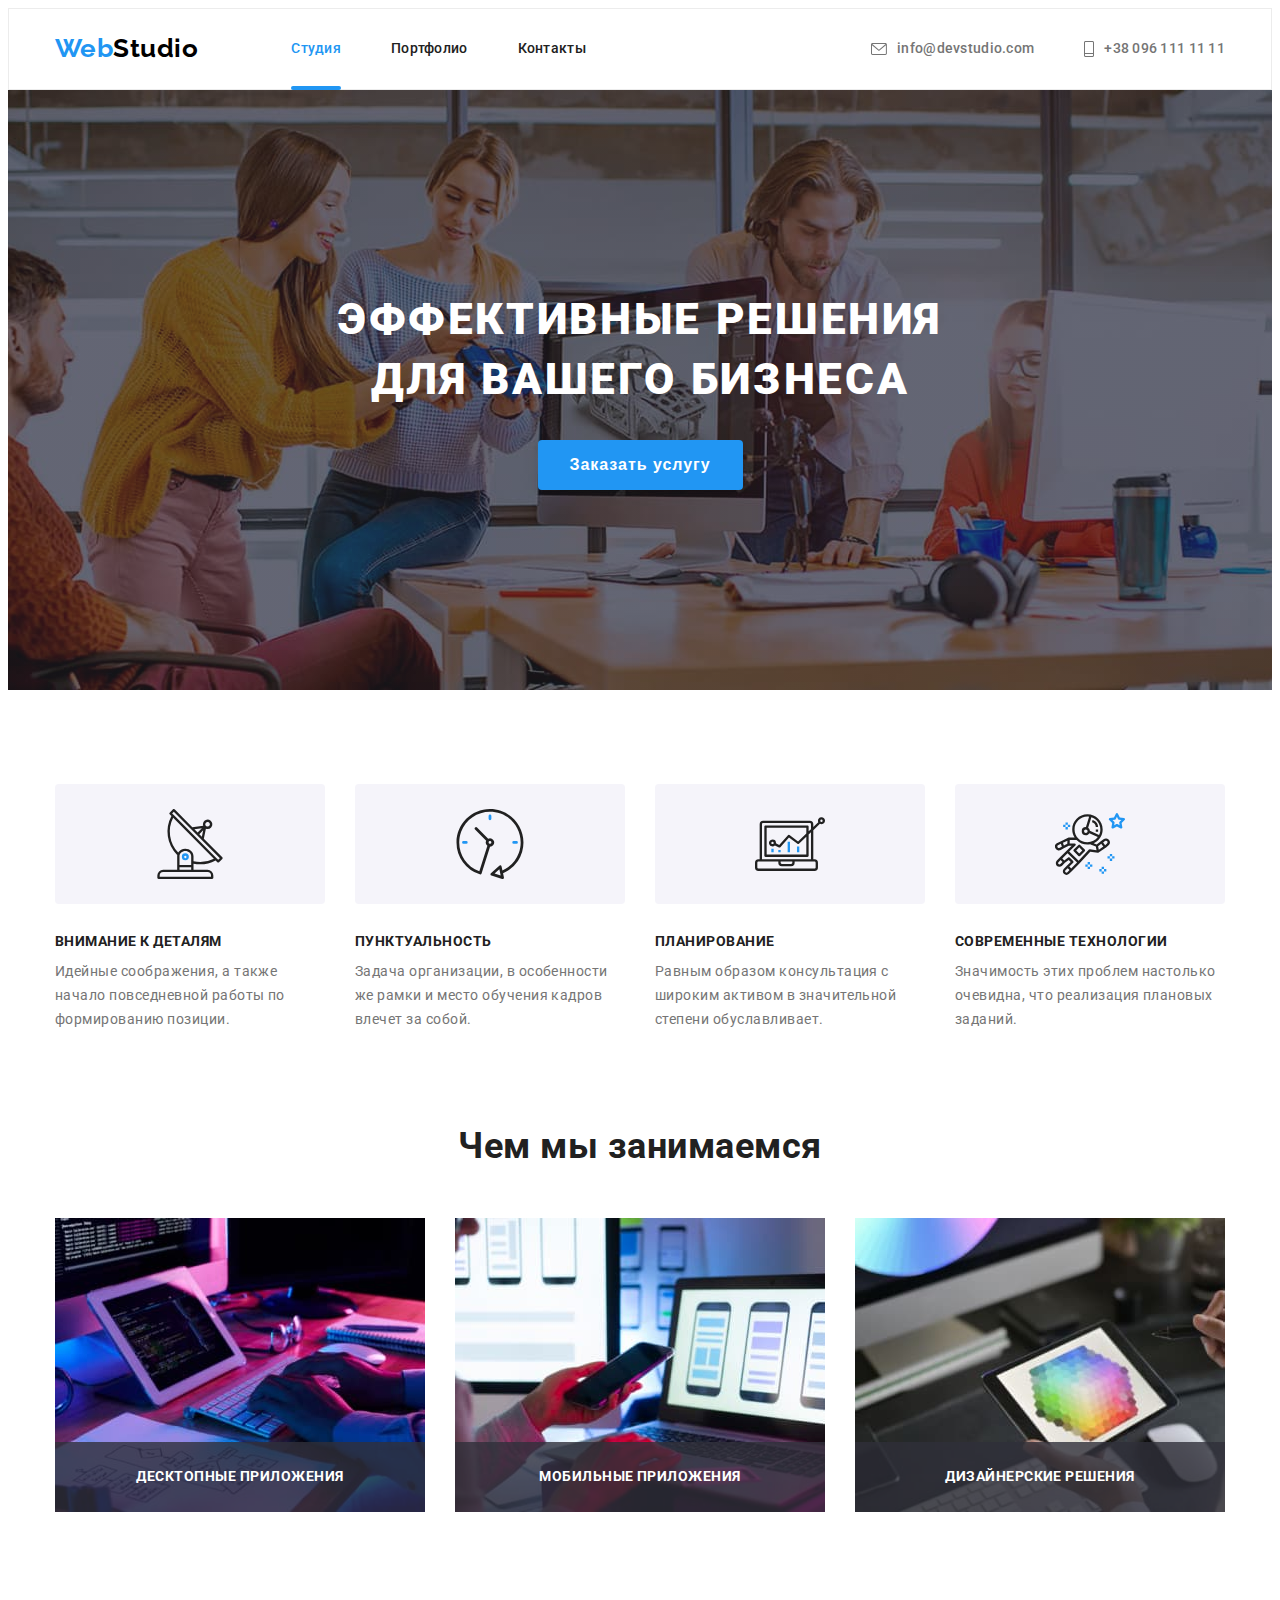
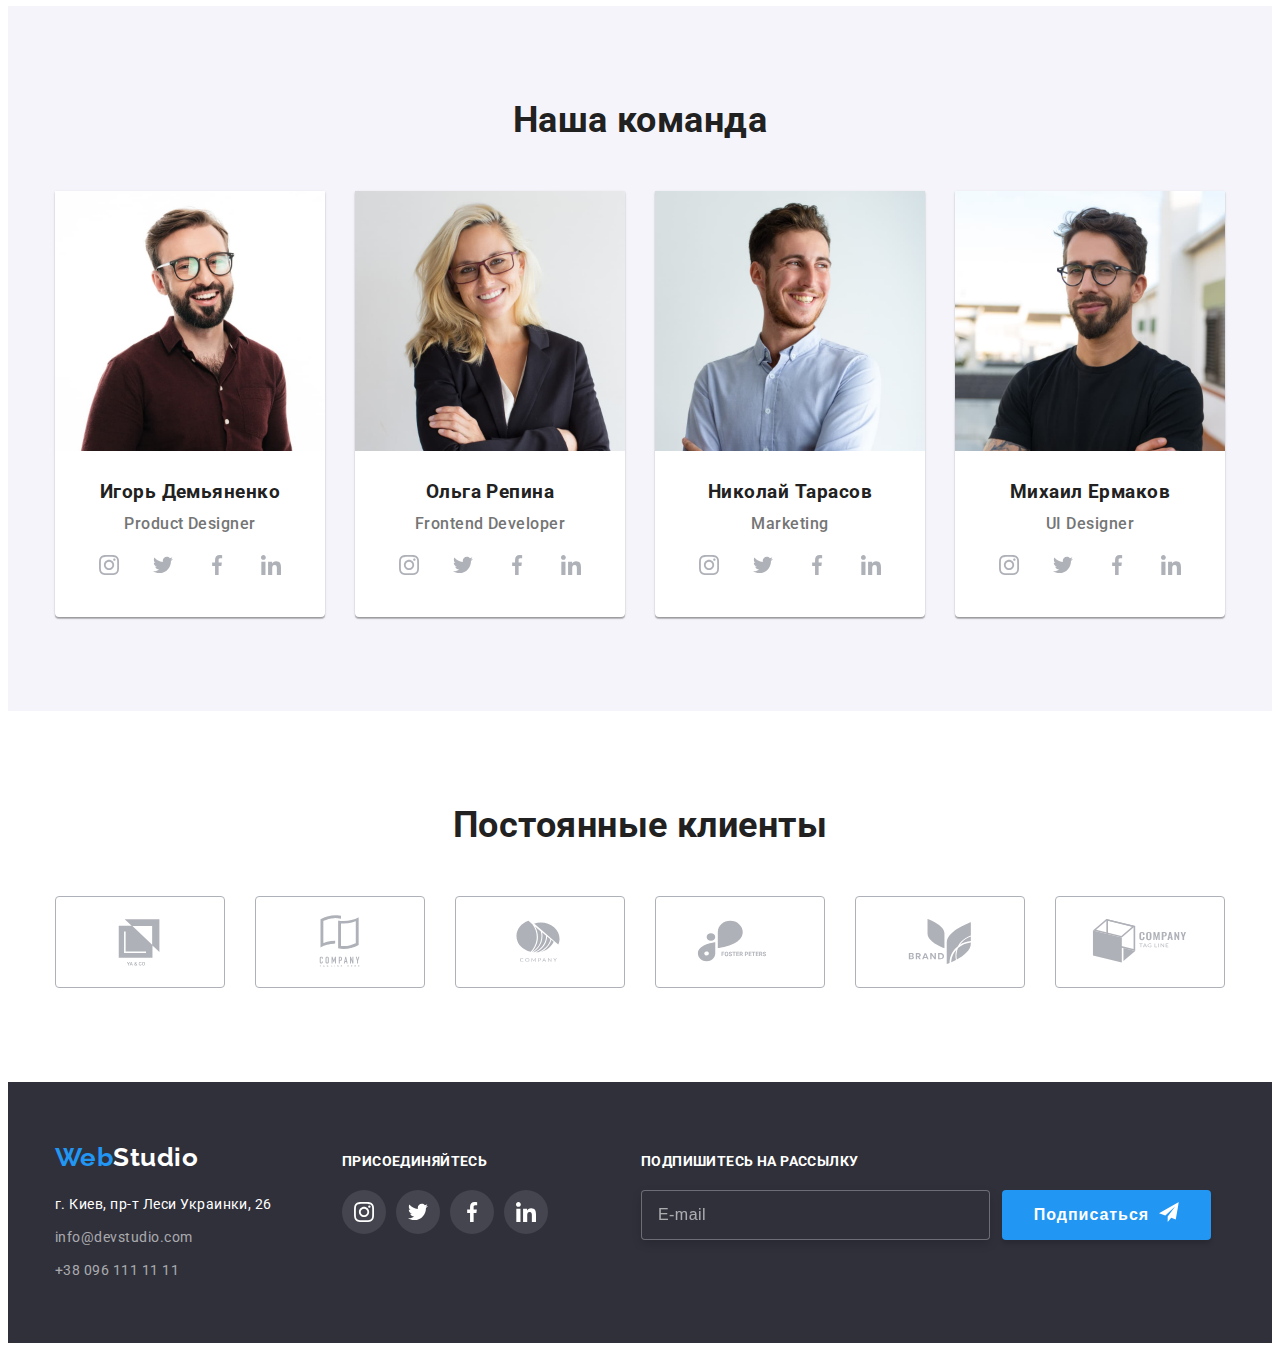
==== index.html @ 483d1985 "Добавляет стартовые файлы" ====
<!DOCTYPE html>
<html lang="ru">
  <head>
    <meta charset="UTF-8" />
    <meta name="viewport" content="width=device-width, initial-scale=1.0" />
    <title>Document</title>
    <link rel="preconnect" href="https://fonts.gstatic.com" />
    <link
      href="https://fonts.googleapis.com/css2?family=Raleway:wght@700&family=Roboto:wght@400;500;700;900&display=swap"
      rel="stylesheet"
    />
    <link
      rel="stylesheet"
      href="https://cdnjs.cloudflare.com/ajax/libs/modern-normalize/1.0.0/modern-normalize.min.css"
      integrity="sha512-ISS7cAi1PEhQ8jnbJpJZMd29NlhNj4AWYyLOSp2CE/CsHxTCu+r+t0D2yoJudVrd0/8fTVPUVDzY5Tvli75u/g=="
      crossorigin="anonymous"
      referrerpolicy="no-referrer"
    />
    <link rel="stylesheet" href="./css/styles.css" />
  </head>

  <body>
    <!-- Шапка сайта -->
    <header class="page-header">
      <div class="container main-nav">
        <nav class="nav">
          <a href="./index.html" class="logo">
            <span class="logo-web">Web</span
            ><span class="logo-studio">Studio</span>
          </a>
          <ul class="site-nav list">
            <li class="item">
              <a href="./index.html" class="link active-link">Студия</a>
            </li>
            <li class="item">
              <a href="./portfolio.html" class="link">Портфолио</a>
            </li>
            <li class="item">
              <a href="#address" class="link">Контакты</a>
            </li>
          </ul>
        </nav>

        <ul class="contact list">
          <li class="item">
            <a href="mailto:info@devstudio.com" class="contact-link mail"
              ><svg class="icon-mail" width="16" height="12">
                <use href="./images/icon.svg#icon-mail"></use>
              </svg>
              info@devstudio.com</a
            >
          </li>
          <li class="item">
            <a href="tel:+380961111111" class="contact-link tel">
              <svg class="icon-tel" width="10" height="16">
                <use href="./images/icon.svg#icon-tel"></use>
              </svg>
              +38 096 111 11 11</a
            >
          </li>
        </ul>
      </div>
    </header>

    <main>
      <!-- Герой -->
      <section class="hero">
        <div class="container">
          <h1 class="hero-title">эффективные решения для вашего бизнеса</h1>
          <button data-modal-open type="button" class="button">
            Заказать услугу
          </button>
        </div>
      </section>

      <!-- Преимущества -->
      <section class="section">
        <div class="container">
          <h2 class="none">Преимущества</h2>
          <ul class="feature-list list">
            <li class="item">
              <h3 class="title">внимание к деталям</h3>
              <p class="text">
                Идейные соображения, а также начало повседневной работы по
                формированию позиции.
              </p>
            </li>
            <li class="item">
              <h3 class="title">пунктуальность</h3>
              <p class="text">
                Задача организации, в особенности же рамки и место обучения
                кадров влечет за собой.
              </p>
            </li>
            <li class="item">
              <h3 class="title">планирование</h3>
              <p class="text">
                Равным образом консультация с широким активом в значительной
                степени обуславливает.
              </p>
            </li>
            <li class="item">
              <h3 class="title">современные технологии</h3>
              <p class="text">
                Значимость этих проблем настолько очевидна, что реализация
                плановых заданий.
              </p>
            </li>
          </ul>
        </div>
      </section>

      <!-- Чем мы занимаемся -->
      <section class="section no-pdn-top">
        <div class="container">
          <h2 class="section-title">Чем мы занимаемся</h2>

          <ul class="job-list list">
            <li class="item">
              <img src="./images/print.jpg" alt="" width="370" height="294" />
              <p class="text-action">десктопные приложения</p>
            </li>
            <li class="item">
              <img src="./images/choose.jpg" alt="" width="370" height="294" />
              <p class="text-action">мобильные приложения</p>
            </li>
            <li class="item">
              <img src="./images/paint.jpg" alt="" width="370" height="294" />
              <p class="text-action">дизайнерские решения</p>
            </li>
          </ul>
        </div>
      </section>

      <!-- Команда -->
      <section class="team section">
        <div class="container">
          <h2 class="section-title">Наша команда</h2>
          <ul class="team-list list">
            <li class="item">
              <img src="./images/Igor.jpg" alt="" width="270" height="260" />
              <div class="card">
                <h3 class="title">Игорь Демьяненко</h3>
                <p lang="en" class="text">Product Designer</p>
                <ul class="social-networks list">
                  <li class="item">
                    <a href="" class="social-link">
                      <svg class="icon-insta" width="20" height="20">
                        <use href="./images/icon.svg#icon-instagram"></use>
                      </svg>
                    </a>
                  </li>
                  <li class="item">
                    <a href="" class="social-link">
                      <svg class="icon-insta" width="20" height="20">
                        <use href="./images/icon.svg#icon-twitter"></use>
                      </svg>
                    </a>
                  </li>
                  <li class="item">
                    <a href="" class="social-link">
                      <svg class="icon-insta" width="20" height="20">
                        <use href="./images/icon.svg#icon-facebook"></use>
                      </svg>
                    </a>
                  </li>
                  <li class="item">
                    <a href="" class="social-link">
                      <svg class="icon-insta" width="20" height="20">
                        <use href="./images/icon.svg#icon-linkedin"></use>
                      </svg>
                    </a>
                  </li>
                </ul>
              </div>
            </li>
            <li class="item">
              <img src="./images/Olga.jpg" alt="" width="270" height="260" />
              <div class="card">
                <h3 class="title">Ольга Репина</h3>
                <p lang="en" class="text">Frontend Developer</p>
                <ul class="social-networks list">
                  <li class="item">
                    <a href="" class="social-link">
                      <svg class="icon-insta" width="20" height="20">
                        <use href="./images/icon.svg#icon-instagram"></use>
                      </svg>
                    </a>
                  </li>
                  <li class="item">
                    <a href="" class="social-link">
                      <svg class="icon-insta" width="20" height="20">
                        <use href="./images/icon.svg#icon-twitter"></use>
                      </svg>
                    </a>
                  </li>
                  <li class="item">
                    <a href="" class="social-link">
                      <svg class="icon-insta" width="20" height="20">
                        <use href="./images/icon.svg#icon-facebook"></use>
                      </svg>
                    </a>
                  </li>
                  <li class="item">
                    <a href="" class="social-link">
                      <svg class="icon-insta" width="20" height="20">
                        <use href="./images/icon.svg#icon-linkedin"></use>
                      </svg>
                    </a>
                  </li>
                </ul>
              </div>
            </li>
            <li class="item">
              <img src="./images/Nikolai.jpg" alt="" width="270" height="260" />
              <div class="card">
                <h3 class="title">Николай Тарасов</h3>
                <p lang="en" class="text">Marketing</p>
                <ul class="social-networks list">
                  <li class="item">
                    <a href="" class="social-link">
                      <svg class="icon-insta" width="20" height="20">
                        <use href="./images/icon.svg#icon-instagram"></use>
                      </svg>
                    </a>
                  </li>
                  <li class="item">
                    <a href="" class="social-link">
                      <svg class="icon-insta" width="20" height="20">
                        <use href="./images/icon.svg#icon-twitter"></use>
                      </svg>
                    </a>
                  </li>
                  <li class="item">
                    <a href="" class="social-link">
                      <svg class="icon-insta" width="20" height="20">
                        <use href="./images/icon.svg#icon-facebook"></use>
                      </svg>
                    </a>
                  </li>
                  <li class="item">
                    <a href="" class="social-link">
                      <svg class="icon-insta" width="20" height="20">
                        <use href="./images/icon.svg#icon-linkedin"></use>
                      </svg>
                    </a>
                  </li>
                </ul>
              </div>
            </li>
            <li class="item">
              <img src="./images/Michal.jpg" alt="" width="270" height="260" />
              <div class="card">
                <h3 class="title">Михаил Ермаков</h3>
                <p lang="en" class="text">UI Designer</p>
                <ul class="social-networks list">
                  <li class="item">
                    <a href="" class="social-link">
                      <svg class="icon-insta" width="20" height="20">
                        <use href="./images/icon.svg#icon-instagram"></use>
                      </svg>
                    </a>
                  </li>
                  <li class="item">
                    <a href="" class="social-link">
                      <svg class="icon-twitter" width="20" height="20">
                        <use href="./images/icon.svg#icon-twitter"></use>
                      </svg>
                    </a>
                  </li>
                  <li class="item">
                    <a href="" class="social-link">
                      <svg class="icon-fb" width="20" height="20">
                        <use href="./images/icon.svg#icon-facebook"></use>
                      </svg>
                    </a>
                  </li>
                  <li class="item">
                    <a href="" class="social-link">
                      <svg class="icon-linkedin" width="20" height="20">
                        <use href="./images/icon.svg#icon-linkedin"></use>
                      </svg>
                    </a>
                  </li>
                </ul>
              </div>
            </li>
          </ul>
        </div>
      </section>

      <!-- Компании -->
      <section class="section">
        <div class="container">
          <h2 class="section-title">Постоянные клиенты</h2>
          <ul class="company-list list">
            <li class="item">
              <a href="" class="company-link">
                <svg class="icon-logo1" width="106" height="60">
                  <use href="./images/icon.svg#icon-Logo1"></use>
                </svg>
              </a>
            </li>
            <li class="item">
              <a href="" class="company-link">
                <svg class="icon-logo2" width="106" height="60">
                  <use href="./images/icon.svg#icon-Logo2"></use>
                </svg>
              </a>
            </li>
            <li class="item">
              <a href="" class="company-link">
                <svg class="icon-logo3" width="106" height="60">
                  <use href="./images/icon.svg#icon-Logo3"></use>
                </svg>
              </a>
            </li>
            <li class="item">
              <a href="" class="company-link">
                <svg class="icon-logo4" width="106" height="60">
                  <use href="./images/icon.svg#icon-Logo4"></use>
                </svg>
              </a>
            </li>
            <li class="item">
              <a href="" class="company-link">
                <svg class="icon-logo5" width="106" height="60">
                  <use href="./images/icon.svg#icon-Logo5"></use>
                </svg>
              </a>
            </li>
            <li class="item">
              <a href="" class="company-link">
                <svg class="icon-logo6" width="106" height="60">
                  <use href="./images/icon.svg#icon-Logo6"></use>
                </svg>
              </a>
            </li>
          </ul>
        </div>
      </section>
    </main>

    <!-- Футер -->
    <footer class="footer">
      <div class="container">
        <div class="footer-address">
          <a href="./index.html" class="logotip">
            <span class="logo-web">Web</span
            ><span class="logo-studio white-color">Studio</span>
          </a>
          <address class="address">
            <p class="town">г. Киев, пр-т Леси Украинки, 26</p>
            <ul class="footer-list list">
              <li class="item">
                <a href="mailto:info@devstudio.com" class="footer-link">
                  info@devstudio.com</a
                >
              </li>
              <li class="item">
                <a href="tel:+380961111111" class="footer-link"
                  >+38 096 111 11 11</a
                >
              </li>
            </ul>
          </address>
        </div>
        <div class="footer-social">
          <p class="footer-title">присоединяйтесь</p>
          <ul class="footer-social-list list">
            <li class="item">
              <a href="" class="footer-social-link">
                <svg class="footer-icon-insta" width="20" height="20">
                  <use href="./images/icon.svg#icon-instagram"></use>
                </svg>
              </a>
            </li>
            <li class="item">
              <a href="" class="footer-social-link">
                <svg class="footer-icon-twitter" width="20" height="20">
                  <use href="./images/icon.svg#icon-twitter"></use>
                </svg>
              </a>
            </li>
            <li class="item">
              <a href="" class="footer-social-link">
                <svg class="footer-icon-fb" width="20" height="20">
                  <use href="./images/icon.svg#icon-facebook"></use>
                </svg>
              </a>
            </li>
            <li class="item">
              <a href="" class="footer-social-link">
                <svg class="footer-icon-linkedin" width="20" height="20">
                  <use href="./images/icon.svg#icon-linkedin"></use>
                </svg>
              </a>
            </li>
          </ul>
        </div>

        <form class="subscribe">
          <p class="footer-title">подпишитесь на рассылку</p>
          <div class="form">
            <input
              class="input-mail"
              type="email"
              name="mail"
              placeholder="E-mail"
            />
            <button class="button" type="submit">
              Подписаться
              <svg class="send-icon" width="24" height="24">
                <use href="./images/icons.svg/send.svg#icon-icon-send"></use>
              </svg>
            </button>
          </div>
        </form>
      </div>
    </footer>

    <div class="backdrop is-hidden" data-modal>
      <div class="modal">
        <button data-modal-close type="button" class="button-modal">
          <svg class="cross-icon" width="11" height="11">
            <use href="./images/icons.svg/cross.svg#icon-cross"></use>
          </svg>
        </button>

        <form class="user-form">
          <p class="caption-form">Оставьте свои данные, мы вам перезвоним</p>
          <label class="label-form">
            <span class="text-form">Имя</span>
            <span class="field-form"
              ><input class="input-form" type="text" name="name" required />
              <svg class="icon-form" width="18" height="18">
                <use href="./images/icons.svg/form.svg#icon-person"></use>
              </svg>
            </span>
          </label>

          <label class="label-form">
            <span class="text-form">Телефон</span>
            <span class="field-form"
              ><input class="input-form" type="tel" name="tel" required />
              <svg class="icon-form" width="18" height="18">
                <use href="./images/icons.svg/form.svg#icon-tel"></use>
              </svg>
            </span>
          </label>

          <label class="label-form">
            <span class="text-form">Почта</span>
            <span class="field-form"
              ><input class="input-form" type="email" name="email" required />
              <svg class="icon-form" width="18" height="18">
                <use href="./images/icons.svg/form.svg#icon-mail"></use>
              </svg>
            </span>
          </label>

          <label class="label-form">
            <span class="text-form">Комментарий</span>
            <textarea
              class="comment"
              name="comment"
              placeholder="Введите текст"
            ></textarea>
          </label>

          <label class="agree-form"
            ><input
              class="check-form"
              type="checkbox"
              name="check-form"
              required
            /><span class="check-icon none"></span>Соглашаюсь с рассылкой и
            принимаю&nbsp;<a class="link-form" href="">
              Условия договора</a
            ></label
          >
          <button class="button btn-send" type="submit">Отправить</button>
        </form>
      </div>
    </div>

    <script src="./js/modal.js"></script>
  </body>
</html>
---- css/styles.css ----
/* цвет основного текста  #757575 */
/* вторичный цвет текста  #212121;
 */
/* белый #FFFFFF  */
/* акцент c #2196F3*/
/* вторичный цвет фона #2196F3; */

html {
  box-sizing: border-box;
}

*,
*::before,
*::after {
  box-sizing: inherit;
}

:root {
  --primary-text-color: #757575;
  --title-text-color: #212121;
  --accent-color: #2196f3;
  --primary-white-color: #ffffff;
  --primary-black-color: #000000;
  --bgd-color: #2f303a;
  --grey-color: #f5f4fa;
  --klients-fill: #afb1b8;
}

body {
  background-color: var(--primary-white-color);
  font-family: 'Roboto', sans-serif;
  color: var(--title-text-color);
  letter-spacing: 0.03em;
}

.container {
  width: 1200px;
  padding: 0 15px;
  margin:0 auto;
}

.list {
  padding: 0;
  margin: 0;
  list-style: none;
}

img {
  display: block;
  max-width: 100%;
  height: auto;
}

a {
  text-decoration: none;
}

/* Header */

.page-header {
  border: 1px solid #ececec;
}

/* logo */

.logo-web {
  color: var(--accent-color);
}

.logo-studio {
  color: var(--primary-black-color);
}

.logo-studio.white-color {
  color: var(--primary-white-color);
}

.logo {
  font-family: 'Raleway', sans-serif;
  font-weight: 700;
  font-size: 26px;
  line-height: 1.19;
  padding-top: 24px;
  padding-bottom: 25px;
}

.logo:hover,
.logotip:hover {
  color: var(--accent-color);
  transition: color 250ms cubic-bezier(0.4, 0, 0.2, 1);
}

/* Nav */

.main-nav,
.nav {
  display: flex;
  align-items: center;
}

.site-nav {
  display: flex;
  margin-top: 0;
  margin-bottom: 0;
  margin-left: 93px;
  padding: 0;
}

.site-nav .item + .item {
  margin-left: 50px;
}

/*.site-nav .site-nav-li {
  margin-right: 50px;
}

.site-nav .site-nav-li:last-child {
  margin-right: 0;
}*/

/*.site-nav .site-nav-li:not(:last-child) {
  margin-right: 50px
}*/

.site-nav .link {
  position: relative;
  display: block;
  font-weight: 500;
  font-size: 14px;
  line-height: 1.14;
  letter-spacing: 0.02em;
  padding-top: 32px;
  padding-bottom: 32px;
  transition: color 250ms cubic-bezier(0.4, 0, 0.2, 1);
}

/* Contact */

.contact {
  display: flex;
  margin: 0;
  padding: 0;
  margin-left: auto;
}

.contact .item {
  display: flex;
  align-items: center;
}

.contact .item + .item {
  margin-left: 50px;
}

.contact .contact-link {
  display: flex;
  align-items: center;
  color: var(--primary-text-color);
  fill: var(--primary-text-color);

  font-weight: 500;
  font-size: 14px;
  line-height: 1.14;
  letter-spacing: 0.02em;

  padding-top: 32px;
  padding-bottom: 32px;
  transition: color 250ms cubic-bezier(0.4, 0, 0.2, 1),
    fill 250ms cubic-bezier(0.4, 0, 0.2, 1);
}

.site-nav .link:hover,
.site-nav .link:focus,
.contact .contact-link:hover,
.contact .contact-link:focus,
.site-nav .active-link {
  color: var(--accent-color);
  fill: var(--accent-color);
}

.link.active-link::after {
  position: absolute;
  content: '';
  width: 100%;
  height: 4px;
  bottom: -1px;
  left: 0;
  background: var(--accent-color);
  border-radius: 2px;
}

.icon-mail,
.icon-tel {
  margin-right: 10px;
}

/* .mail::before {
  display: inline-flex;
  content: '';
  width: 16px;
  height: 12px;
  margin-right: 10px;
  background: var(--primary-white-color);
  background-image: url(../images/icons.svg/mail.svg);
  background-size: contain;
  background-repeat: no-repeat;
} */

/* .tel::before {
  display: inline-flex;
  content: '';
  width: 10px;
  height: 16px;
  margin-right: 10px;
  background: var(--primary-white-color);
  background-image: url(../images/icons.svg/tel.svg);
  background-size: contain;
  background-repeat: no-repeat; } */

.link {
  color: var(--title-text-color);
}

/* Hero */

.hero {
  background-image: linear-gradient(
      to right,
      rgba(47, 48, 58, 0.4),
      rgba(47, 48, 58, 0.4)
    ),
    url('../images/hero.jpg');
  background-color: var(--bgd-color);
  background-repeat: no-repeat;
  background-position: center;
  background-size: cover;

  max-width: 1600px;
  height: 600px;
  text-align: center;

  padding-top: 200px;
  padding-bottom: 200px;
  margin-left: auto;
  margin-right: auto;
}

.hero-title {
  color: var(--primary-white-color);
  font-weight: 900;
  font-size: 44px;
  line-height: 1.36;
  letter-spacing: 0.06em;
  text-transform: uppercase;

  width: 696px;
  margin-top: 0;
  margin-bottom: 30px;
  margin-left: auto;
  margin-right: auto;
}

/* Button */

.button {
  display: block;
  color: var(--primary-white-color);
  background-color: var(--accent-color);
  font-weight: 700;
  font-size: 16px;
  line-height: 1.87;
  text-align: center;
  letter-spacing: 0.06em;
  cursor: pointer;
  border-radius: 4px;
  border: 0;
  box-shadow: 0px 4px 4px rgba(0, 0, 0, 0.15);
  padding: 10px 32px;
  margin: 0 auto;
  min-width: 200px;
  transition: background-color 250ms cubic-bezier(0.4, 0, 0.2, 1);
}

.button-modal {
  position: absolute;
  top: 8px;
  right: 8px;
  padding: 0;

  width: 30px;
  height: 30px;

  display: flex;
  justify-content: center;
  align-items: center;

  background: var(--primary-white-color);
  border: 1px solid rgba(0, 0, 0, 0.1);
  border-radius: 50%;
}

.button-modal:hover,
.button-modal:focus {
  cursor: pointer;
  transition: background-color 250ms cubic-bezier(0.4, 0, 0.2, 1);
}

.cross-icon {
  fill: currentColor;
  transition: fill 250ms cubic-bezier(0.4, 0, 0.2, 1);
}

.cross-icon:hover,
.cross-icon:focus {
  fill: var(--accent-color);
}

.button-portfolio {
  display: block;
  background-color: var(--grey-color);
  font-weight: 500;
  font-size: 16px;
  line-height: 1.62;
  text-align: center;
  cursor: pointer;
  outline: none;
  border: 0;
  border-radius: 4px;
  padding: 6px 22px;
}

.button-all {
  display: block;
  color: var(--primary-white-color);
  background-color: var(--accent-color);
  font-weight: 500;
  font-size: 16px;
  line-height: 1.62;
  text-align: center;
  outline: none;
  border: 0;
  border-radius: 4px;
  padding: 6px 22px;
}

.button-all:hover,
.button-all:focus,
.button-portfolio:hover,
.button-portfolio:focus {
  color: var(--primary-white-color);
  background-color: var(--accent-color);
  outline: none;
  border: 0;
  box-shadow: 0px 3px 1px rgba(0, 0, 0, 0.1), 0px 1px 2px rgba(0, 0, 0, 0.08),
    0px 2px 2px rgba(0, 0, 0, 0.12);
  transition: background-color 250ms cubic-bezier(0.4, 0, 0.2, 1);
}

/* Section */

.section {
  padding-top: 94px;
  padding-bottom: 94px;
}

.team {
  background-color: var(--grey-color);
}

.section-title {
  font-weight: 700;
  font-size: 36px;
  line-height: 1.16;
  text-align: center;
  margin-top: 0;
  margin-bottom: 50px;
}

.no-pdn-top {
  padding-top: 0;
}

.none {
  display: none;
}

/* Portflio */

.btn-list {
  display: flex;
  margin-bottom: 50px;
  justify-content: center;
}

.btn-list .item:hover,
.btn-list .item:focus {
  box-shadow: 0px 3px 1px rgba(0, 0, 0, 0.1), 0px 1px 2px rgba(0, 0, 0, 0.08),
    0px 2px 2px rgba(0, 0, 0, 0.12);
  cursor: pointer;
  transition: background-color 250ms cubic-bezier(0.4, 0, 0.2, 1),
    box-shadow 250ms cubic-bezier(0.4, 0, 0.2, 1);
}

.btn-list .item + .item {
  margin-left: 8px;
}

.portfolio-list {
  display: flex;
  flex-wrap: wrap;
}

.portfolio-list .item {
  width: 370px;
  margin-right: 30px;
  margin-bottom: 30px;
  border: 1px solid #eeeeee;
}

.portfolio-list .item:nth-child(3n) {
  margin-right: 0;
}

.portfolio-list .item:nth-last-child(-n + 3) {
  margin-bottom: 0;
}

.portfolio-list .item:hover,
.portfolio-list .item:focus {
  box-shadow: 0px 1px 1px rgba(0, 0, 0, 0.12), 0px 4px 4px rgba(0, 0, 0, 0.06),
    1px 4px 6px rgba(0, 0, 0, 0.16);
  cursor: pointer;
  transition: box-shadow 250ms cubic-bezier(0.4, 0, 0.2, 1);
}

.portfolio-list .card-link {
  display: block;
  color: var(--primary-text-color);
  transition: box-shadow 250ms cubic-bezier(0.4, 0, 0.2, 1);
}

.portfolio-list .card-link:hover,
.portfolio-list .card-link:focus {
  box-shadow: 0px 1px 1px rgba(0, 0, 0, 0.12), 0px 4px 4px rgba(0, 0, 0, 0.06),
    1px 4px 6px rgba(0, 0, 0, 0.16);
  transition: box-shadow 250ms cubic-bezier(0.4, 0, 0.2, 1);
}

/* Альтернатива */

/* .portfolio-list .item:nth-child(3n) {
  margin-right: 30px;
} */

/* .portfolio-list .item:not(:nth-last-child(-n+3)) {
  margin-bottom: 30px;
} */

/* .portfolio-list .item {
  width: calc((100% - 60px)/3);
  margin-right: 30px;
} */

.portfolio-list .card {
  position: relative;
  overflow: hidden;
}

.portfolio-list .card-img {
  display: block;
}

.portfolio-list .card-overlay {
  position: absolute;
  z-index: 1;
  display: flex;
  align-items: center;

  width: 100%;
  height: 294px;

  background: var(--accent-color);
  padding: 24px;

  transition: transform 250ms cubic-bezier(0.4, 0, 0.2, 1);
}

.portfolio-list .card-link:hover .card-overlay,
.portfolio-list .card-link:focus .card-overlay {
  transform: translateY(-100%);
  transition: background-color 250ms cubic-bezier(0.4, 0, 0.2, 1),
    transform 250ms cubic-bezier(0.4, 0, 0.2, 1);
}

.portfolio-list .card-text {
  font-size: 18px;
  line-height: 1.556;
  color: var(--primary-white-color);
  margin: 0;
  padding: 0;
  bottom: 0;
}

.portfolio-list .portfolio-card {
  padding: 20px 24px;
  border: 1px solid #eeeeee;
}

.portfolio-title {
  font-weight: 700;
  font-size: 18px;
  line-height: 2;
  letter-spacing: 0.06em;
  margin-top: 0;
  margin-bottom: 4px;
  color: var(--title-text-color);
}

.portfolio-text {
  color: var(--primary-text-color);
  font-size: 16px;
  line-height: 1.87;
  margin-top: 0;
  margin-bottom: 0;
}

/* Features */

.feature-list {
  display: flex;
  margin: 0;
  padding: 0;
}

.feature-list .item {
  width: 270px;
}

.feature-list .item + .item {
  margin-left: 30px;
}

.feature-list .item::before {
  display: block;
  content: '';
  /* width: 270px; */
  height: 120px;
  background: var(--grey-color);
  border-radius: 4px;
  margin-bottom: 30px;
}

.feature-list .item:nth-child(1):before {
  background-image: url(../images/icons.svg/antenna\ 1.svg);
  background-repeat: no-repeat;
  background-position: center;
}

.feature-list .item:nth-child(2):before {
  background-image: url(../images/icons.svg/clock\ 1.svg);
  background-repeat: no-repeat;
  background-position: center;
}

.feature-list .item:nth-child(3):before {
  background-image: url(../images/icons.svg/diagram\ 1.svg);
  background-repeat: no-repeat;
  background-position: center;
}

.feature-list .item:nth-child(4):before {
  background-image: url(../images/icons.svg/astronaut\ 1.svg);
  background-repeat: no-repeat;
  background-position: center;
}

.feature-list .title {
  font-weight: 700;
  font-size: 14px;
  line-height: 1.14;
  text-transform: uppercase;
  margin-top: 0;
  margin-bottom: 10px;
}

.feature-list .text {
  color: var(--primary-text-color);
  font-size: 14px;
  line-height: 1.71;
  margin: 0;
  padding: 0;
}
/* Job-list */

.job-list {
  display: flex;
  position: relative;
}

.job-list .item {
  position: relative;
}

.job-list .text-action {
  position: absolute;
  margin: 0;
  padding: 0;
  bottom: 0;
  left: 0;

  width: 100%;
  height: 70px;

  display: flex;
  justify-content: center;
  align-items: center;

  background: rgba(47, 48, 58, 0.8);
  font-weight: 700;
  font-size: 14px;
  line-height: 1.14;
  text-align: center;
  text-transform: uppercase;
  color: var(--primary-white-color);
}

.job-list .item + .item {
  margin-left: 30px;
}

/* Team */

.team-list {
  display: flex;
}

.team-list .item {
  background: var(--primary-white-color);
  box-shadow: 0px 1px 3px rgba(0, 0, 0, 0.12), 0px 1px 1px rgba(0, 0, 0, 0.14),
    0px 2px 1px rgba(0, 0, 0, 0.2);
  border-radius: 0px 0px 4px 4px;
}

.team-list .item + .item {
  margin-left: 30px;
}

.team-list .card {
  font-weight: 500;
  font-size: 16px;
  line-height: 1.19;
  text-align: center;

  margin: 0;
  padding-top: 30px;
  padding-bottom: 30px;
  padding-left: 32px;
  padding-right: 32px;
}

.team-list .title {
  margin-top: 0;
  margin-bottom: 10px;
  padding: 0;
}

.team-list .text {
  color: var(--primary-text-color);
  margin-top: 0;
  margin-bottom: 10px;
  padding: 0;
}

.social-networks {
  display: flex;
}

.social-networks .item {
  /* display: inline-flex;
  align-items: center;
  width: 44px;
  height: 44px;
  background: var(--primary-white-color);
  background-size: 20px;
  background-repeat: no-repeat;
  background-position: center;
  border-radius: 50%; */
  box-shadow: none;
}

.social-networks .item + .item {
  margin-left: 10px;
}

.social-networks .social-link {
  display: inline-flex;
  justify-content: center;
  align-items: center;

  width: 44px;
  height: 44px;
  border-radius: 50%;

  background: var(--primary-white-color);
  fill: var(--klients-fill);
}

.social-networks .social-link:hover,
.social-networks .social-link:focus {
  fill: var(--primary-white-color);
  background: var(--accent-color);
  cursor: pointer;
  transition: background-color 250ms cubic-bezier(0.4, 0, 0.2, 1),
    fill 250ms cubic-bezier(0.4, 0, 0.2, 1);
}

/* .social-networks .item:nth-child(1) {
  background-image: url(../images/icons.svg/instagram2.svg);
}

.social-networks .item:nth-child(2) {
  background-image: url(../images/icons.svg/twitter2.svg);
}

.social-networks .item:nth-child(3) {
  background-image: url(../images/icons.svg/facebook2.svg);
}

.social-networks .item:nth-child(4) {
  background-image: url(../images/icons.svg/linkedin2.svg);
}

.social-networks .item:hover {
  background-color: var(--accent-color);
  cursor: pointer;
}

.social-networks .item:nth-child(1):hover {
  background-image: url(../images/icons.svg/instagram.svg);
}

.social-networks .item:nth-child(2):hover {
  background-image: url(../images/icons.svg//twitter.svg);
}

.social-networks .item:nth-child(3):hover {
  background-image: url(../images/icons.svg/facebook.svg);
}

.social-networks .item:nth-child(4):hover {
  background-image: url(../images/icons.svg/linkedin.svg);
} */

/* Company-list */

.company-list {
  display: flex;
}

.company-list .item {
  display: inline-flex;
  align-items: center;
  justify-content: center;

  outline: none;
}

.company-list .item + .item {
  margin-left: 30px;
}

.company-list .company-link {
  fill: var(--klients-fill);
  /* padding: 16px 32px; */
  display: flex;
  align-items: center;
  justify-content: center;

  width: 170px;
  height: 92px;
  border: 1px solid #afb1b8;
  border-radius: 4px;
  transition: fill 250ms cubic-bezier(0.4, 0, 0.2, 1),
    border-color 250ms cubic-bezier(0.4, 0, 0.2, 1);
}

.company-list .company-link:hover,
.company-list .company-link:focus {
  fill: var(--accent-color);
  border: 1px solid var(--accent-color);
  transition: fill 250ms cubic-bezier(0.4, 0, 0.2, 1),
    border-color 250ms cubic-bezier(0.4, 0, 0.2, 1);
}

/* .company-list .item:nth-child(1) {
  background-image: url(../images/icons.svg/Logo1.svg);
  background-repeat: no-repeat;
  background-position: center;
}

.company-list .item:nth-child(2) {
  background-image: url(../images/icons.svg/Logo2.svg);
  background-repeat: no-repeat;
  background-position: center;
}

.company-list .item:nth-child(3) {
  background-image: url(../images/icons.svg/Logo3.svg);
  background-repeat: no-repeat;
  background-position: center;
}

.company-list .item:nth-child(4) {
  background-image: url(../images/icons.svg/Logo4.svg);
  background-repeat: no-repeat;
  background-position: center;
}

.company-list .item:nth-child(5) {
  background-image: url(../images/icons.svg/Logo5.svg);
  background-repeat: no-repeat;
  background-position: center;
}

.company-list .item:nth-child(6) {
  background-image: url(../images/icons.svg/Logo6.svg);
  background-repeat: no-repeat;
  background-position: center;
}

.company-list .item:hover {
  fill: var(--accent-color);
  border: 1px solid var(--accent-color);
} */

/* Footer */

.footer {
  background-color: var(--bgd-color);
  padding-top: 60px;
  padding-bottom: 60px;
}

.footer .container {
  display: flex;
  align-items: baseline;
}

.footer-address {
  margin-right: 70px;
}

.logotip {
  display: block;
  font-family: 'Raleway', sans-serif;
  font-weight: 700;
  font-size: 26px;
  line-height: 1.19;
  margin-bottom: 20px;
}

.address {
  font-style: inherit;
}

.address .town {
  color: var(--primary-white-color);
  font-size: 14px;
  line-height: 1.71;
  margin-top: 0;
  margin-bottom: 9px;
}

.address .footer-link {
  color: rgba(255, 255, 255, 0.6);
  font-size: 14px;
  line-height: 1.71;
}

.address .footer-link:hover,
.address .footer-link:focus {
  color: var(--accent-color);
  transition: color 250ms cubic-bezier(0.4, 0, 0.2, 1);
}

.footer-list .item + .item {
  margin-top: 9px;
}

.footer-title {
  color: var(--primary-white-color);
  font-weight: 700;
  font-size: 14px;
  line-height: 1.14;
  letter-spacing: 0.03em;
  margin-top: 0;
  margin-bottom: 20px;
  text-transform: uppercase;
}

.footer-social-list {
  display: flex;
}

.footer-social {
  width: 206px;
  margin-right: 93px;
}

/* .footer-social-list .item {
  width: 44px;
  height: 44px;
  background: rgba(255, 255, 255, 0.1);
  background-repeat: no-repeat;
  background-position: center;
  border-radius: 50%;
} */

.footer-social-list .item + .item {
  margin-left: 10px;
}

.footer-social-list .footer-social-link {
  display: inline-flex;
  justify-content: center;
  align-items: center;

  width: 44px;
  height: 44px;
  border-radius: 50%;

  fill: var(--primary-white-color);
  background: rgba(255, 255, 255, 0.1);
}

.footer-social-list .footer-social-link:hover,
.footer-social-list .footer-social-link:focus {
  background: var(--accent-color);
  transition: background-color 250ms cubic-bezier(0.4, 0, 0.2, 1);
}

/* 
.footer-social-list .item:nth-child(1) {
  background-image: url(../images/icons.svg/instagram.svg);
}

.footer-social-list .item:nth-child(2) {
  background-image: url(../images/icons.svg/twitter.svg);
}

.footer-social-list .item:nth-child(3) {
  background-image: url(../images/icons.svg/facebook.svg);
}

.footer-social-list .item:nth-child(4) {
  background-image: url(../images/icons.svg/linkedin.svg);
}

.footer-social-list .item:hover {
  background-color: var(--accent-color);
  cursor: pointer;
} */

.subscribe {
  width: 570px;
  /* margin-left: 93px; */
}

.subscribe .form {
  display: flex;
}

.subscribe .input-mail {
  width: 358px;
  height: 50px;
  padding: 15px 16px;
  margin-right: 12px;

  font-size: 16px;
  line-height: 1.25;
  align-items: center;
  letter-spacing: 0.03em;

  color: rgba(255, 255, 255, 0.6);
  background: var(--bgd-color);
  border: 1px solid rgba(255, 255, 255, 0.3);
  filter: drop-shadow(0px 4px 4px rgba(0, 0, 0, 0.15));
  border-radius: 4px;
}

.subscribe .input-mail::placeholder {
  color: rgba(255, 255, 255, 0.6);
}

.subscribe .button {
  display: flex;
}

.send-icon {
  fill: currentColor;
  width: 24px;
  height: 24px;
  margin-left: 10px;
}

/* Backdrop */

.backdrop {
  position: fixed;
  top: 0;
  left: 0;

  width: 100%;
  height: 100%;

  background: rgba(0, 0, 0, 0.2);
  opacity: 1;
  transition: opacity 250ms cubic-bezier(0.4, 0, 0.2, 1);
}

.backdrop.is-hidden {
  opacity: 0;
  pointer-events: none;
}

.backdrop.is-hidden .modal {
  transform: translate(-50%, -50%) scale(0.9);
}

.modal {
  position: absolute;
  top: 50%;
  left: 50%;
  transform: translate(-50%, -50%) scale(1);
  transition: transform 250ms cubic-bezier(0.4, 0, 0.2, 1);

  min-width: 528px;
  min-height: 581px;
  padding: 40px;

  background-color: var(--primary-white-color);
  box-shadow: 0px 1px 3px rgba(0, 0, 0, 0.12), 0px 1px 1px rgba(0, 0, 0, 0.14),
    0px 2px 1px rgba(0, 0, 0, 0.2);
  border-radius: 4px;
}

/* Form styles */

.caption-form {
  color: var(--title-text-color);
  font-weight: 700;
  font-size: 20px;
  line-height: 1.15;
  text-align: center;
  letter-spacing: 0.03em;
  margin-top: 0;
  margin-bottom: 12px;
}

.label-form {
  display: flex;
  flex-direction: column;
  margin-bottom: 10px;
}

.text-form {
  color: var(--primary-text-color);
  font-size: 12px;
  line-height: 1.16;
  letter-spacing: 0.01em;
  margin-bottom: 4px;
}

.field-form {
  display: flex;
  position: relative;
}

.input-form {
  width: 100%;
  height: 40px;
  padding-left: 42px;
  padding-right: 42px;
  font-size: 14px;
  line-height: 1.14;
  letter-spacing: 0.01em;
  border: 1px solid rgba(33, 33, 33, 0.2);
  border-radius: 4px;
  transition: border-color 250ms cubic-bezier(0.4, 0, 0.2, 1);
}

.icon-form {
  position: absolute;

  left: 12px;
  top: 50%;
  transform: translateY(-50%);

  fill: currentColor;
  transition: color 250ms cubic-bezier(0.4, 0, 0.2, 1);
}

.comment {
  width: 100%;
  height: 120px;
  padding: 12px 16px;
  font-size: 14px;
  line-height: 1.14;
  letter-spacing: 0.01em;
  border: 1px solid rgba(33, 33, 33, 0.2);
  border-radius: 4px;
  transition: border-color 250ms cubic-bezier(0.4, 0, 0.2, 1);
  resize: none;
}

.input-form:focus,
.comment:focus {
  outline: none;
  border-color: var(--accent-color);
}

.input-form:focus + .icon-form {
  color: var(--accent-color);
}

.comment:placeholder-shown {
  color: rgba(117, 117, 117, 0.5);
}

.check-form {
  display: inline-flex;
  margin-right: 7px;
  cursor: pointer;
}

.agree-form {
  display: flex;
  align-items: center;
  justify-content: center;

  font-size: 14px;
  line-height: 1.71;
  letter-spacing: 0.03em;
  color: var(--primary-text-color);
  
}

.check-icon {
  width: 16px;
  height: 15px;

  border: 2px solid var(--title-text-color);
  border-radius: 2px;
  margin-right: 7px;

  transition: background-color 250ms cubic-bezier(0.4, 0, 0.2, 1),
    border-color 250ms cubic-bezier(0.4, 0, 0.2, 1),
    background-image 250ms cubic-bezier(0.4, 0, 0.2, 1);
}

.check-form:checked + .check-icon {
  background-color: var(--accent-color);
  border-color: var(--accent-color);
}

.link-form {
  color: var(--accent-color);
  text-decoration: underline;
}

.btn-send {
  margin-top: 30px;
}
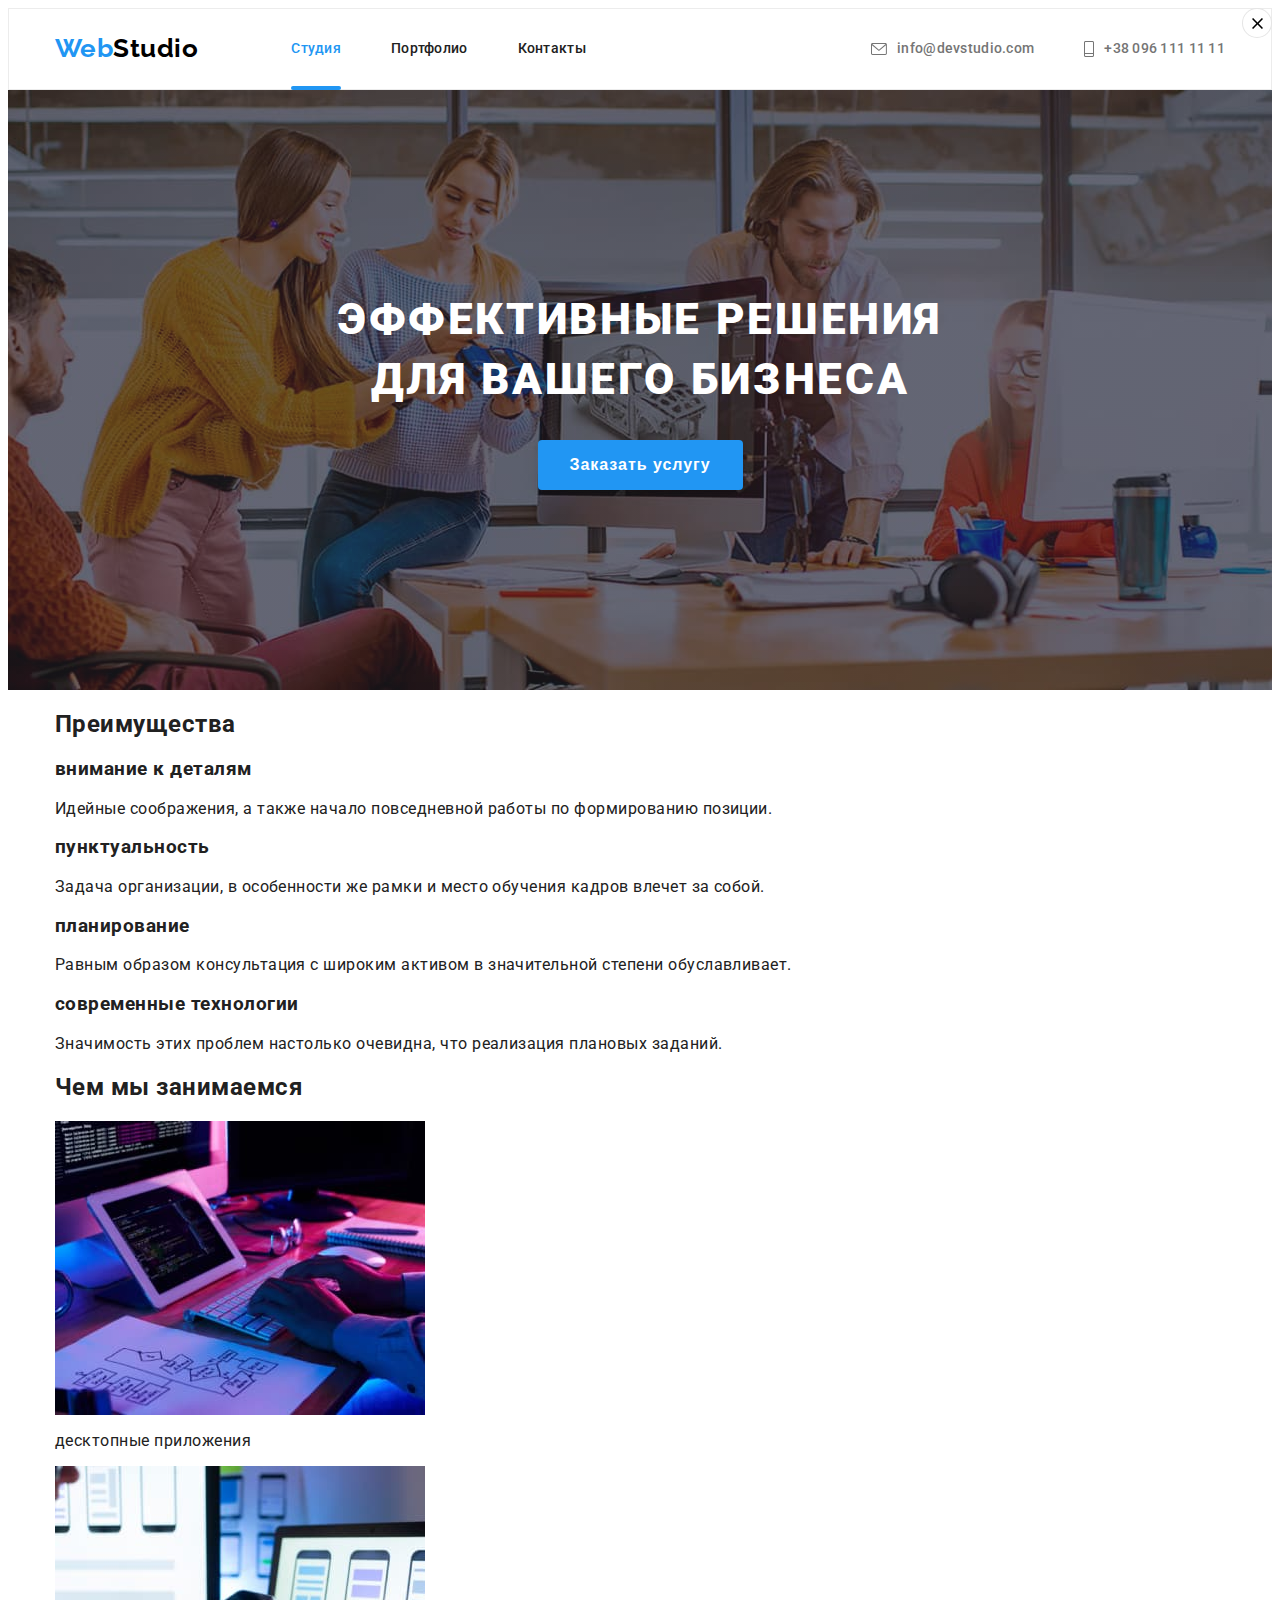
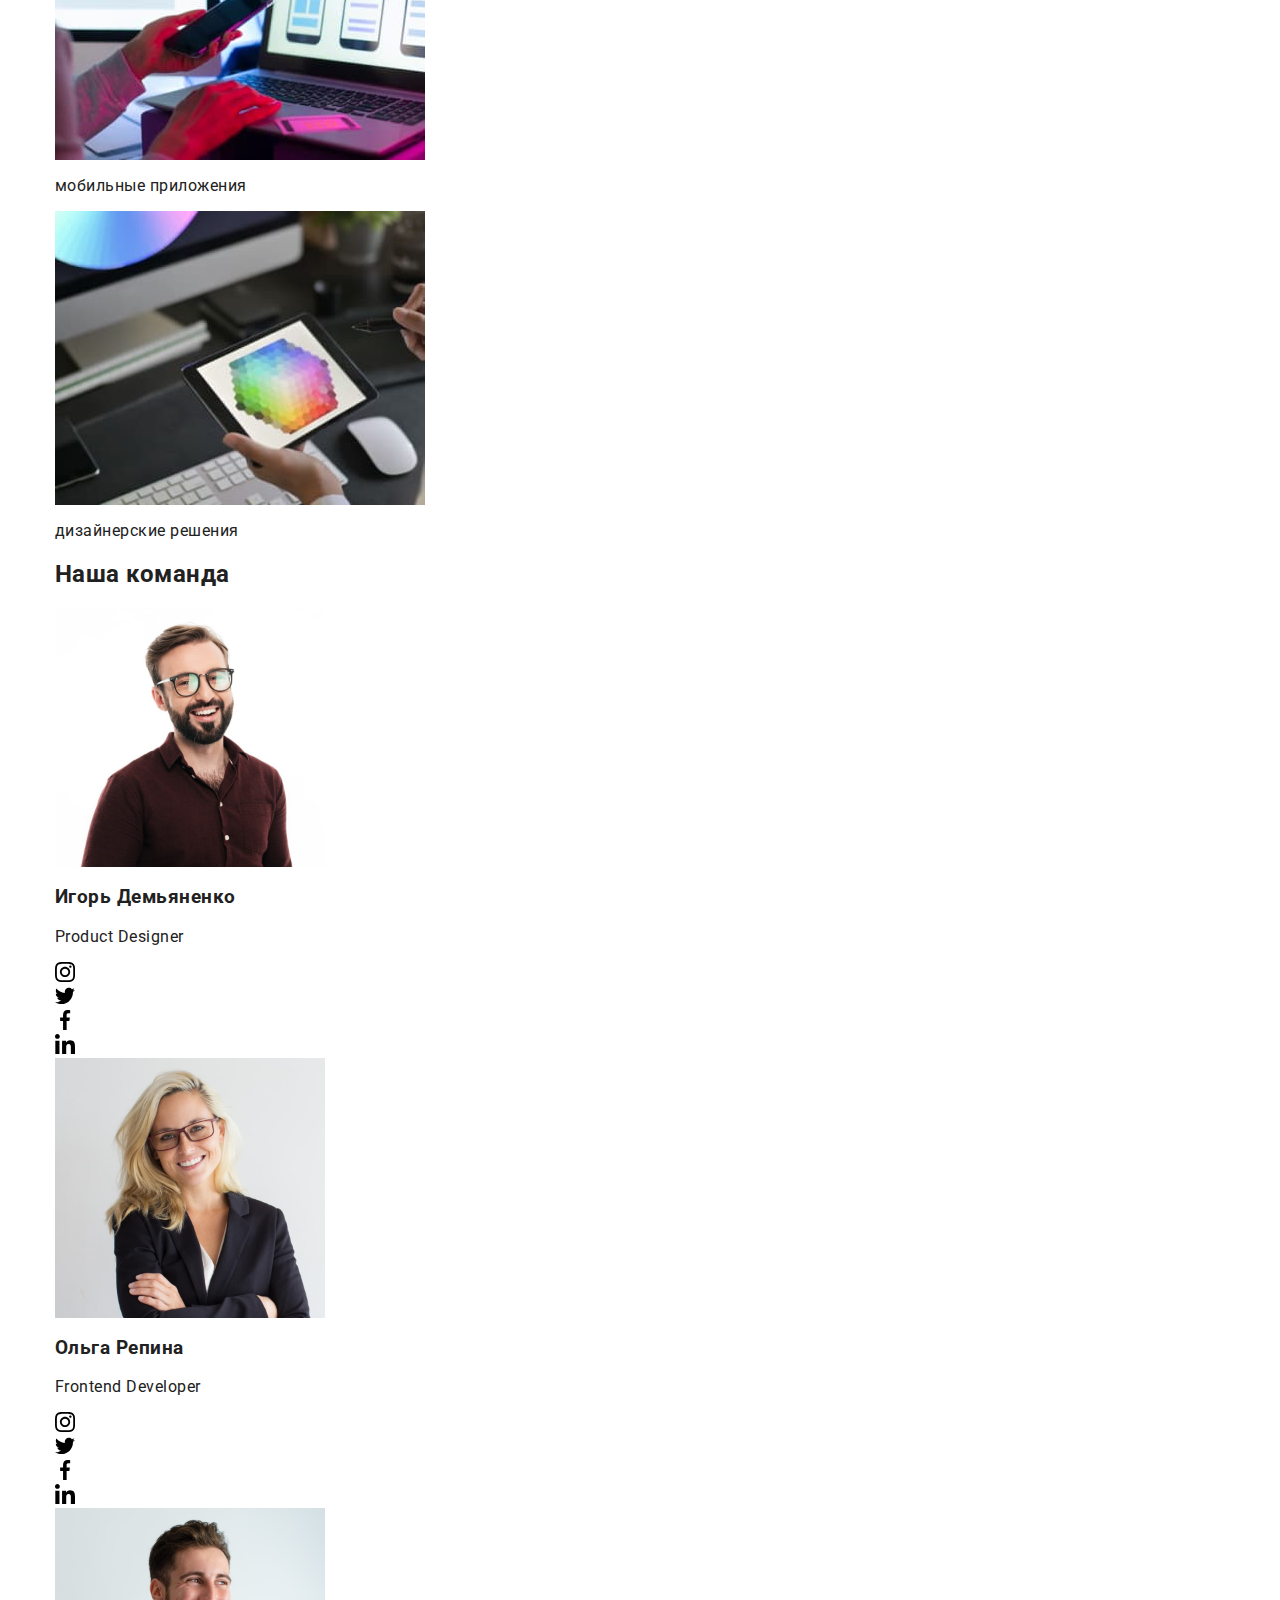
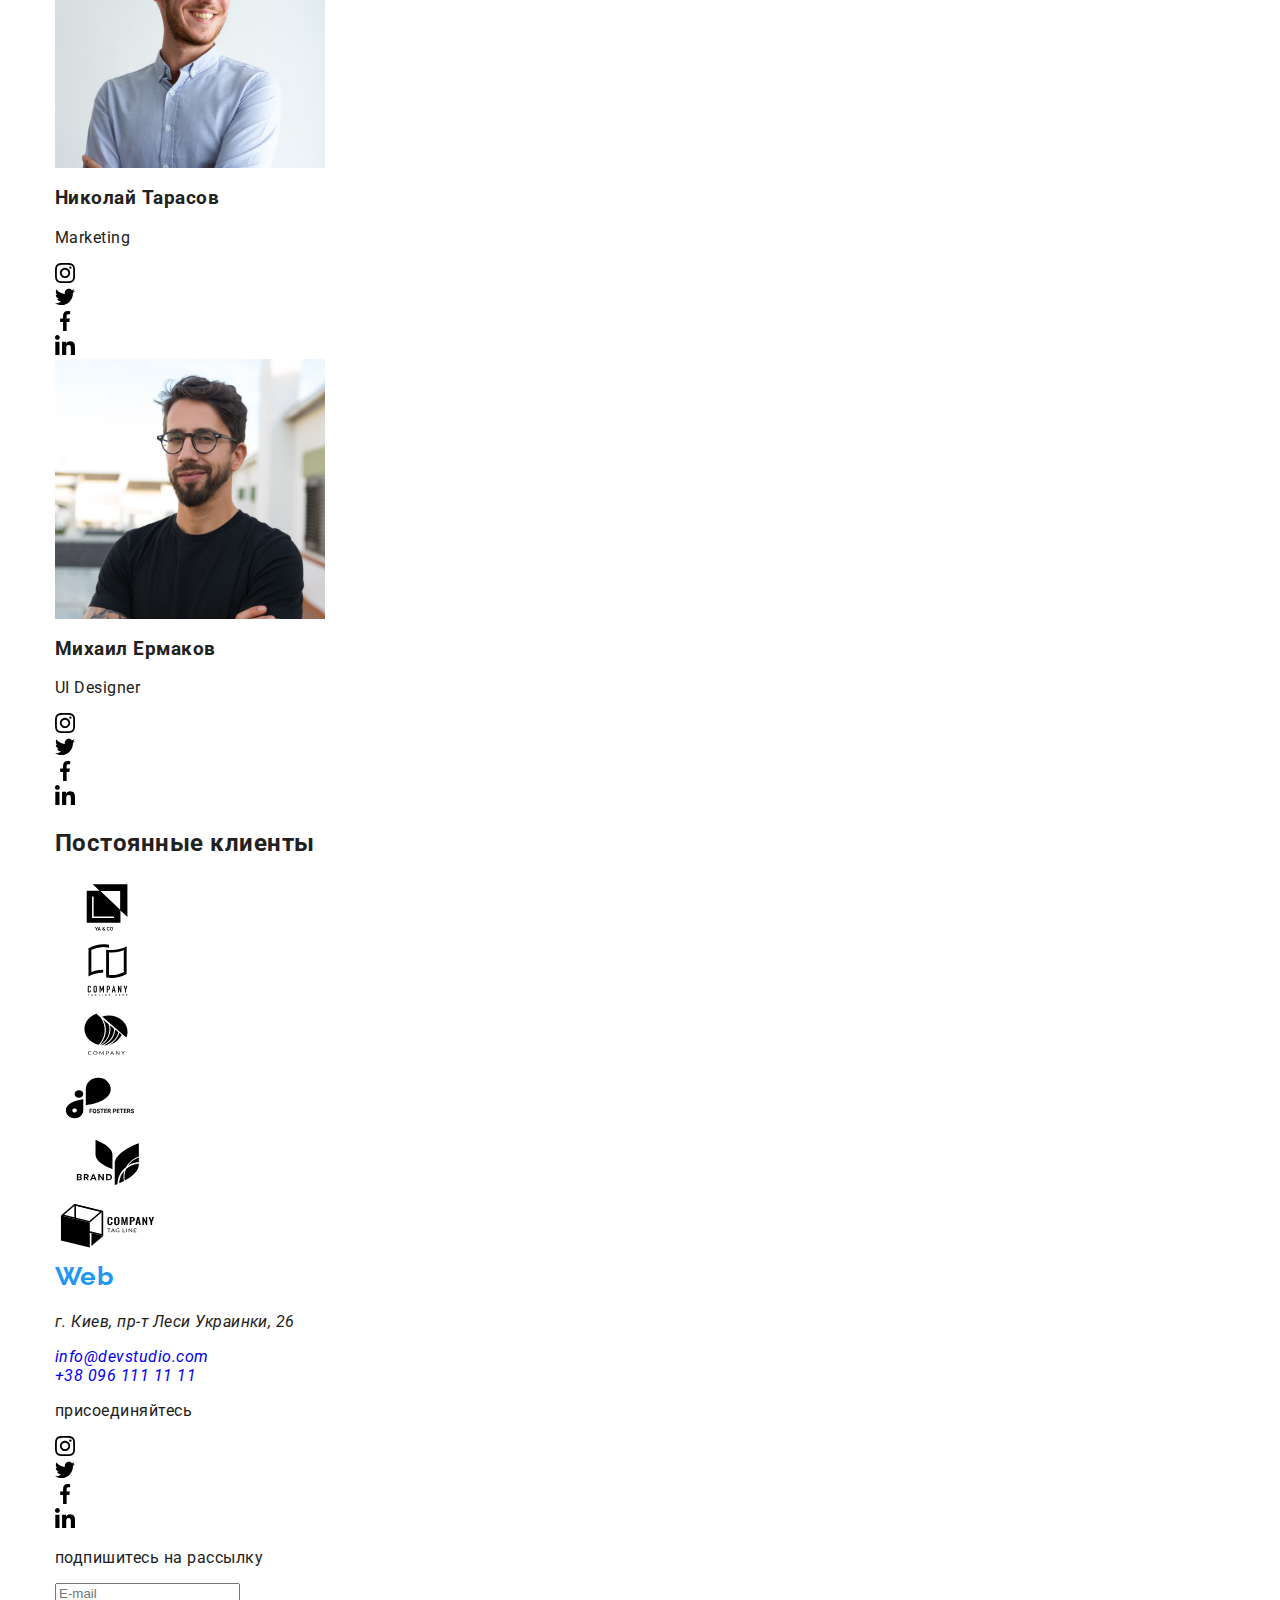
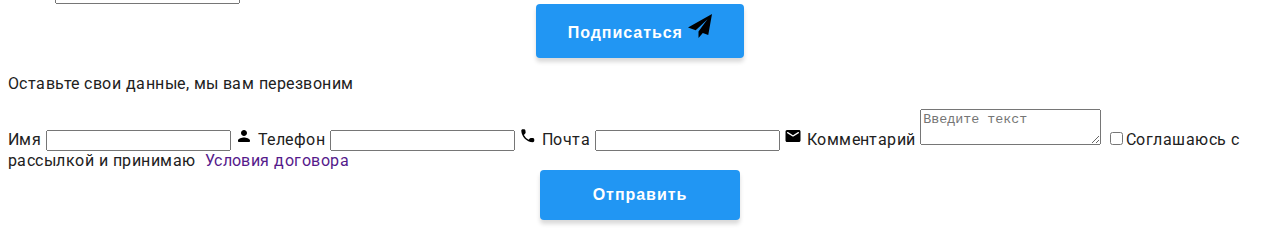
==== commit 631525ac: "Добавляет изменения" ====
--- a/index.html
+++ b/index.html
@@ -16,7 +16,7 @@
       crossorigin="anonymous"
       referrerpolicy="no-referrer"
     />
-    <link rel="stylesheet" href="./css/styles.css" />
+    <link rel="stylesheet" href="./css/main.min.css" />
   </head>
 
   <body>
@@ -29,30 +29,34 @@
             ><span class="logo-studio">Studio</span>
           </a>
           <ul class="site-nav list">
-            <li class="item">
-              <a href="./index.html" class="link active-link">Студия</a>
-            </li>
-            <li class="item">
-              <a href="./portfolio.html" class="link">Портфолио</a>
-            </li>
-            <li class="item">
-              <a href="#address" class="link">Контакты</a>
+            <li class="site-nav__item">
+              <a
+                href="./index.html"
+                class="site-nav__link site-nav__link--active"
+                >Студия</a
+              >
+            </li>
+            <li class="site-nav__item">
+              <a href="./portfolio.html" class="site-nav__link">Портфолио</a>
+            </li>
+            <li class="site-nav__item">
+              <a href="#address" class="site-nav__link">Контакты</a>
             </li>
           </ul>
         </nav>
 
         <ul class="contact list">
-          <li class="item">
-            <a href="mailto:info@devstudio.com" class="contact-link mail"
-              ><svg class="icon-mail" width="16" height="12">
+          <li class="contact__item">
+            <a href="mailto:info@devstudio.com" class="contact__link mail"
+              ><svg class="contact__icon" width="16" height="12">
                 <use href="./images/icon.svg#icon-mail"></use>
               </svg>
               info@devstudio.com</a
             >
           </li>
-          <li class="item">
-            <a href="tel:+380961111111" class="contact-link tel">
-              <svg class="icon-tel" width="10" height="16">
+          <li class="contact__item">
+            <a href="tel:+380961111111" class="contact__link tel">
+              <svg class="contact__icon" width="10" height="16">
                 <use href="./images/icon.svg#icon-tel"></use>
               </svg>
               +38 096 111 11 11</a
@@ -66,7 +70,7 @@
       <!-- Герой -->
       <section class="hero">
         <div class="container">
-          <h1 class="hero-title">эффективные решения для вашего бизнеса</h1>
+          <h1 class="hero__title">эффективные решения для вашего бизнеса</h1>
           <button data-modal-open type="button" class="button">
             Заказать услугу
           </button>
@@ -78,30 +82,30 @@
         <div class="container">
           <h2 class="none">Преимущества</h2>
           <ul class="feature-list list">
-            <li class="item">
-              <h3 class="title">внимание к деталям</h3>
-              <p class="text">
+            <li class="feature-list__item">
+              <h3 class="feature-list__title">внимание к деталям</h3>
+              <p class="feature-list__text">
                 Идейные соображения, а также начало повседневной работы по
                 формированию позиции.
               </p>
             </li>
-            <li class="item">
-              <h3 class="title">пунктуальность</h3>
-              <p class="text">
+            <li class="feature-list__item">
+              <h3 class="feature-list__title">пунктуальность</h3>
+              <p class="feature-list__text">
                 Задача организации, в особенности же рамки и место обучения
                 кадров влечет за собой.
               </p>
             </li>
-            <li class="item">
-              <h3 class="title">планирование</h3>
-              <p class="text">
+            <li class="feature-list__item">
+              <h3 class="feature-list__title">планирование</h3>
+              <p class="feature-list__text">
                 Равным образом консультация с широким активом в значительной
                 степени обуславливает.
               </p>
             </li>
-            <li class="item">
-              <h3 class="title">современные технологии</h3>
-              <p class="text">
+            <li class="feature-list__item">
+              <h3 class="feature-list__title">современные технологии</h3>
+              <p class="feature-list__text">
                 Значимость этих проблем настолько очевидна, что реализация
                 плановых заданий.
               </p>
@@ -113,20 +117,20 @@
       <!-- Чем мы занимаемся -->
       <section class="section no-pdn-top">
         <div class="container">
-          <h2 class="section-title">Чем мы занимаемся</h2>
+          <h2 class="section__title">Чем мы занимаемся</h2>
 
           <ul class="job-list list">
-            <li class="item">
+            <li class="job-list__item">
               <img src="./images/print.jpg" alt="" width="370" height="294" />
-              <p class="text-action">десктопные приложения</p>
-            </li>
-            <li class="item">
+              <p class="job-list__text">десктопные приложения</p>
+            </li>
+            <li class="job-list__item">
               <img src="./images/choose.jpg" alt="" width="370" height="294" />
-              <p class="text-action">мобильные приложения</p>
-            </li>
-            <li class="item">
+              <p class="job-list__text">мобильные приложения</p>
+            </li>
+            <li class="job-list__item">
               <img src="./images/paint.jpg" alt="" width="370" height="294" />
-              <p class="text-action">дизайнерские решения</p>
+              <p class="job-list__text">дизайнерские решения</p>
             </li>
           </ul>
         </div>
@@ -135,38 +139,38 @@
       <!-- Команда -->
       <section class="team section">
         <div class="container">
-          <h2 class="section-title">Наша команда</h2>
+          <h2 class="section__title">Наша команда</h2>
           <ul class="team-list list">
-            <li class="item">
+            <li class="team-list__item">
               <img src="./images/Igor.jpg" alt="" width="270" height="260" />
-              <div class="card">
-                <h3 class="title">Игорь Демьяненко</h3>
-                <p lang="en" class="text">Product Designer</p>
+              <div class="team-list__card">
+                <h3 class="team-list__title">Игорь Демьяненко</h3>
+                <p lang="en" class="team-list__text">Product Designer</p>
                 <ul class="social-networks list">
-                  <li class="item">
-                    <a href="" class="social-link">
-                      <svg class="icon-insta" width="20" height="20">
+                  <li class="social-networks__item">
+                    <a href="" class="social-networks__link">
+                      <svg class="" width="20" height="20">
                         <use href="./images/icon.svg#icon-instagram"></use>
                       </svg>
                     </a>
                   </li>
-                  <li class="item">
-                    <a href="" class="social-link">
-                      <svg class="icon-insta" width="20" height="20">
+                  <li class="social-networks__item">
+                    <a href="" class="social-networks__link">
+                      <svg class="" width="20" height="20">
                         <use href="./images/icon.svg#icon-twitter"></use>
                       </svg>
                     </a>
                   </li>
-                  <li class="item">
-                    <a href="" class="social-link">
-                      <svg class="icon-insta" width="20" height="20">
+                  <li class="social-networks__item">
+                    <a href="" class="social-networks__link">
+                      <svg class="" width="20" height="20">
                         <use href="./images/icon.svg#icon-facebook"></use>
                       </svg>
                     </a>
                   </li>
-                  <li class="item">
-                    <a href="" class="social-link">
-                      <svg class="icon-insta" width="20" height="20">
+                  <li class="social-networks__item">
+                    <a href="" class="social-networks__link">
+                      <svg class="" width="20" height="20">
                         <use href="./images/icon.svg#icon-linkedin"></use>
                       </svg>
                     </a>
@@ -174,36 +178,36 @@
                 </ul>
               </div>
             </li>
-            <li class="item">
+            <li class="team-list__item">
               <img src="./images/Olga.jpg" alt="" width="270" height="260" />
-              <div class="card">
-                <h3 class="title">Ольга Репина</h3>
-                <p lang="en" class="text">Frontend Developer</p>
+              <div class="team-list__card">
+                <h3 class="team-list__title">Ольга Репина</h3>
+                <p lang="en" class="team-list__text">Frontend Developer</p>
                 <ul class="social-networks list">
-                  <li class="item">
-                    <a href="" class="social-link">
-                      <svg class="icon-insta" width="20" height="20">
+                  <li class="social-networks__item">
+                    <a href="" class="social-networks__link">
+                      <svg class="" width="20" height="20">
                         <use href="./images/icon.svg#icon-instagram"></use>
                       </svg>
                     </a>
                   </li>
-                  <li class="item">
-                    <a href="" class="social-link">
-                      <svg class="icon-insta" width="20" height="20">
+                  <li class="social-networks__item">
+                    <a href="" class="social-networks__link">
+                      <svg class="" width="20" height="20">
                         <use href="./images/icon.svg#icon-twitter"></use>
                       </svg>
                     </a>
                   </li>
-                  <li class="item">
-                    <a href="" class="social-link">
-                      <svg class="icon-insta" width="20" height="20">
+                  <li class="social-networks__item">
+                    <a href="" class="social-networks__link">
+                      <svg class="" width="20" height="20">
                         <use href="./images/icon.svg#icon-facebook"></use>
                       </svg>
                     </a>
                   </li>
-                  <li class="item">
-                    <a href="" class="social-link">
-                      <svg class="icon-insta" width="20" height="20">
+                  <li class="social-networks__item">
+                    <a href="" class="social-networks__link">
+                      <svg class="" width="20" height="20">
                         <use href="./images/icon.svg#icon-linkedin"></use>
                       </svg>
                     </a>
@@ -211,36 +215,36 @@
                 </ul>
               </div>
             </li>
-            <li class="item">
+            <li class="team-list__item">
               <img src="./images/Nikolai.jpg" alt="" width="270" height="260" />
-              <div class="card">
-                <h3 class="title">Николай Тарасов</h3>
-                <p lang="en" class="text">Marketing</p>
+              <div class="team-list__card">
+                <h3 class="team-list__title">Николай Тарасов</h3>
+                <p lang="en" class="team-list__text">Marketing</p>
                 <ul class="social-networks list">
-                  <li class="item">
-                    <a href="" class="social-link">
-                      <svg class="icon-insta" width="20" height="20">
+                  <li class="social-networks__item">
+                    <a href="" class="social-networks__link">
+                      <svg class="" width="20" height="20">
                         <use href="./images/icon.svg#icon-instagram"></use>
                       </svg>
                     </a>
                   </li>
-                  <li class="item">
-                    <a href="" class="social-link">
-                      <svg class="icon-insta" width="20" height="20">
+                  <li class="social-networks__item">
+                    <a href="" class="social-networks__link">
+                      <svg class="" width="20" height="20">
                         <use href="./images/icon.svg#icon-twitter"></use>
                       </svg>
                     </a>
                   </li>
-                  <li class="item">
-                    <a href="" class="social-link">
-                      <svg class="icon-insta" width="20" height="20">
+                  <li class="social-networks__item">
+                    <a href="" class="social-networks__link">
+                      <svg class="" width="20" height="20">
                         <use href="./images/icon.svg#icon-facebook"></use>
                       </svg>
                     </a>
                   </li>
-                  <li class="item">
-                    <a href="" class="social-link">
-                      <svg class="icon-insta" width="20" height="20">
+                  <li class="social-networks__item">
+                    <a href="" class="social-networks__link">
+                      <svg class="" width="20" height="20">
                         <use href="./images/icon.svg#icon-linkedin"></use>
                       </svg>
                     </a>
@@ -248,36 +252,36 @@
                 </ul>
               </div>
             </li>
-            <li class="item">
+            <li class="team-list__item">
               <img src="./images/Michal.jpg" alt="" width="270" height="260" />
-              <div class="card">
-                <h3 class="title">Михаил Ермаков</h3>
-                <p lang="en" class="text">UI Designer</p>
+              <div class="team-list__card">
+                <h3 class="team-list__title">Михаил Ермаков</h3>
+                <p lang="en" class="team-list__text">UI Designer</p>
                 <ul class="social-networks list">
-                  <li class="item">
-                    <a href="" class="social-link">
-                      <svg class="icon-insta" width="20" height="20">
+                  <li class="social-networks__item">
+                    <a href="" class="social-networks__link">
+                      <svg class="" width="20" height="20">
                         <use href="./images/icon.svg#icon-instagram"></use>
                       </svg>
                     </a>
                   </li>
-                  <li class="item">
-                    <a href="" class="social-link">
-                      <svg class="icon-twitter" width="20" height="20">
+                  <li class="social-networks__item">
+                    <a href="" class="social-networks__link">
+                      <svg class="" width="20" height="20">
                         <use href="./images/icon.svg#icon-twitter"></use>
                       </svg>
                     </a>
                   </li>
-                  <li class="item">
-                    <a href="" class="social-link">
-                      <svg class="icon-fb" width="20" height="20">
+                  <li class="social-networks__item">
+                    <a href="" class="social-networks__link">
+                      <svg class="" width="20" height="20">
                         <use href="./images/icon.svg#icon-facebook"></use>
                       </svg>
                     </a>
                   </li>
-                  <li class="item">
-                    <a href="" class="social-link">
-                      <svg class="icon-linkedin" width="20" height="20">
+                  <li class="social-networks__item">
+                    <a href="" class="social-networks__link">
+                      <svg class="" width="20" height="20">
                         <use href="./images/icon.svg#icon-linkedin"></use>
                       </svg>
                     </a>
@@ -292,46 +296,46 @@
       <!-- Компании -->
       <section class="section">
         <div class="container">
-          <h2 class="section-title">Постоянные клиенты</h2>
+          <h2 class="section__title">Постоянные клиенты</h2>
           <ul class="company-list list">
-            <li class="item">
-              <a href="" class="company-link">
-                <svg class="icon-logo1" width="106" height="60">
+            <li class="company-list__item">
+              <a href="" class="company-list__link">
+                <svg class="" width="106" height="60">
                   <use href="./images/icon.svg#icon-Logo1"></use>
                 </svg>
               </a>
             </li>
-            <li class="item">
-              <a href="" class="company-link">
-                <svg class="icon-logo2" width="106" height="60">
+            <li class="company-list__item">
+              <a href="" class="company-list__link">
+                <svg class="" width="106" height="60">
                   <use href="./images/icon.svg#icon-Logo2"></use>
                 </svg>
               </a>
             </li>
-            <li class="item">
-              <a href="" class="company-link">
-                <svg class="icon-logo3" width="106" height="60">
+            <li class="company-list__item">
+              <a href="" class="company-list__link">
+                <svg class="" width="106" height="60">
                   <use href="./images/icon.svg#icon-Logo3"></use>
                 </svg>
               </a>
             </li>
-            <li class="item">
-              <a href="" class="company-link">
-                <svg class="icon-logo4" width="106" height="60">
+            <li class="company-list__item">
+              <a href="" class="company-list__link">
+                <svg class="" width="106" height="60">
                   <use href="./images/icon.svg#icon-Logo4"></use>
                 </svg>
               </a>
             </li>
-            <li class="item">
-              <a href="" class="company-link">
-                <svg class="icon-logo5" width="106" height="60">
+            <li class="company-list__item">
+              <a href="" class="company-list__link">
+                <svg class="" width="106" height="60">
                   <use href="./images/icon.svg#icon-Logo5"></use>
                 </svg>
               </a>
             </li>
-            <li class="item">
-              <a href="" class="company-link">
-                <svg class="icon-logo6" width="106" height="60">
+            <li class="company-list__item">
+              <a href="" class="company-list__link">
+                <svg class="" width="106" height="60">
                   <use href="./images/icon.svg#icon-Logo6"></use>
                 </svg>
               </a>
@@ -342,23 +346,23 @@
     </main>
 
     <!-- Футер -->
-    <footer class="footer">
+    <footer class="page-footer">
       <div class="container">
         <div class="footer-address">
           <a href="./index.html" class="logotip">
             <span class="logo-web">Web</span
-            ><span class="logo-studio white-color">Studio</span>
+            ><span class="logo-studio logo-studio--white">Studio</span>
           </a>
           <address class="address">
-            <p class="town">г. Киев, пр-т Леси Украинки, 26</p>
+            <p class="address__town">г. Киев, пр-т Леси Украинки, 26</p>
             <ul class="footer-list list">
-              <li class="item">
-                <a href="mailto:info@devstudio.com" class="footer-link">
+              <li class="footer-list__item">
+                <a href="mailto:info@devstudio.com" class="footer-list__link">
                   info@devstudio.com</a
                 >
               </li>
-              <li class="item">
-                <a href="tel:+380961111111" class="footer-link"
+              <li class="footer-list__item">
+                <a href="tel:+380961111111" class="footer-list__link"
                   >+38 096 111 11 11</a
                 >
               </li>
@@ -366,32 +370,32 @@
           </address>
         </div>
         <div class="footer-social">
-          <p class="footer-title">присоединяйтесь</p>
+          <p class="footer__title">присоединяйтесь</p>
           <ul class="footer-social-list list">
-            <li class="item">
-              <a href="" class="footer-social-link">
-                <svg class="footer-icon-insta" width="20" height="20">
+            <li class="footer-social-list__item">
+              <a href="" class="footer-social-list__link">
+                <svg class="" width="20" height="20">
                   <use href="./images/icon.svg#icon-instagram"></use>
                 </svg>
               </a>
             </li>
-            <li class="item">
-              <a href="" class="footer-social-link">
-                <svg class="footer-icon-twitter" width="20" height="20">
+            <li class="footer-social-list__item">
+              <a href="" class="footer-social-list__link">
+                <svg class="" width="20" height="20">
                   <use href="./images/icon.svg#icon-twitter"></use>
                 </svg>
               </a>
             </li>
-            <li class="item">
-              <a href="" class="footer-social-link">
-                <svg class="footer-icon-fb" width="20" height="20">
+            <li class="footer-social-list__item">
+              <a href="" class="footer-social-list__link">
+                <svg class="" width="20" height="20">
                   <use href="./images/icon.svg#icon-facebook"></use>
                 </svg>
               </a>
             </li>
-            <li class="item">
-              <a href="" class="footer-social-link">
-                <svg class="footer-icon-linkedin" width="20" height="20">
+            <li class="footer-social-list__item">
+              <a href="" class="footer-social-list__link">
+                <svg class="" width="20" height="20">
                   <use href="./images/icon.svg#icon-linkedin"></use>
                 </svg>
               </a>
@@ -400,17 +404,17 @@
         </div>
 
         <form class="subscribe">
-          <p class="footer-title">подпишитесь на рассылку</p>
-          <div class="form">
+          <p class="footer__title">подпишитесь на рассылку</p>
+          <div class="subscribe__form">
             <input
-              class="input-mail"
+              class="subscribe__input-mail"
               type="email"
               name="mail"
               placeholder="E-mail"
             />
             <button class="button" type="submit">
               Подписаться
-              <svg class="send-icon" width="24" height="24">
+              <svg class="subscribe__icon" width="24" height="24">
                 <use href="./images/icons.svg/send.svg#icon-icon-send"></use>
               </svg>
             </button>
@@ -421,61 +425,61 @@
 
     <div class="backdrop is-hidden" data-modal>
       <div class="modal">
-        <button data-modal-close type="button" class="button-modal">
-          <svg class="cross-icon" width="11" height="11">
+        <button data-modal-close type="button" class="modal__button">
+          <svg class="modal__icon" width="11" height="11">
             <use href="./images/icons.svg/cross.svg#icon-cross"></use>
           </svg>
         </button>
 
-        <form class="user-form">
-          <p class="caption-form">Оставьте свои данные, мы вам перезвоним</p>
-          <label class="label-form">
-            <span class="text-form">Имя</span>
-            <span class="field-form"
-              ><input class="input-form" type="text" name="name" required />
-              <svg class="icon-form" width="18" height="18">
+        <form class="form">
+          <p class="form__caption">Оставьте свои данные, мы вам перезвоним</p>
+          <label class="form__label">
+            <span class="form__text">Имя</span>
+            <span class="form__field"
+              ><input class="form__input" type="text" name="name" required />
+              <svg class="form__icon" width="18" height="18">
                 <use href="./images/icons.svg/form.svg#icon-person"></use>
               </svg>
             </span>
           </label>
 
-          <label class="label-form">
-            <span class="text-form">Телефон</span>
-            <span class="field-form"
-              ><input class="input-form" type="tel" name="tel" required />
-              <svg class="icon-form" width="18" height="18">
+          <label class="form__label">
+            <span class="form__text">Телефон</span>
+            <span class="form__field"
+              ><input class="form__input" type="tel" name="tel" required />
+              <svg class="form__icon" width="18" height="18">
                 <use href="./images/icons.svg/form.svg#icon-tel"></use>
               </svg>
             </span>
           </label>
 
-          <label class="label-form">
-            <span class="text-form">Почта</span>
-            <span class="field-form"
-              ><input class="input-form" type="email" name="email" required />
-              <svg class="icon-form" width="18" height="18">
+          <label class="form__label">
+            <span class="form__text">Почта</span>
+            <span class="form__field"
+              ><input class="form__input" type="email" name="email" required />
+              <svg class="form__icon" width="18" height="18">
                 <use href="./images/icons.svg/form.svg#icon-mail"></use>
               </svg>
             </span>
           </label>
 
-          <label class="label-form">
-            <span class="text-form">Комментарий</span>
+          <label class="form__label">
+            <span class="form__text">Комментарий</span>
             <textarea
-              class="comment"
+              class="form__comment"
               name="comment"
               placeholder="Введите текст"
             ></textarea>
           </label>
 
-          <label class="agree-form"
+          <label class="form__agree"
             ><input
-              class="check-form"
+              class="form__check"
               type="checkbox"
               name="check-form"
               required
-            /><span class="check-icon none"></span>Соглашаюсь с рассылкой и
-            принимаю&nbsp;<a class="link-form" href="">
+            /><span class="form__check-icon none"></span>Соглашаюсь с рассылкой
+            и принимаю&nbsp;<a class="form__link" href="">
               Условия договора</a
             ></label
           >
--- a/css/main.min.css
+++ b/css/main.min.css
@@ -0,0 +1,2 @@
+html{box-sizing:border-box}*,*::before,*::after{box-sizing:inherit}body{background-color:#fff;font-family:'Roboto', sans-serif;color:#212121;letter-spacing:0.03em}.container{width:1200px;padding:0 15px;margin:0 auto}.list{padding:0;margin:0;list-style:none}img{display:block;max-width:100%;height:auto}a{text-decoration:none}.page-header{border:1px solid #ececec}.main-nav,.nav{display:flex;align-items:center}.site-nav{display:flex;margin-top:0;margin-bottom:0;margin-left:93px;padding:0}.site-nav__item+.site-nav__item{margin-left:50px}.site-nav__link{position:relative;display:block;font-weight:500;font-size:14px;line-height:1.14;letter-spacing:0.02em;color:currentColor;padding-top:32px;padding-bottom:32px;transition:color 250ms cubic-bezier(0.4, 0, 0.2, 1)}.site-nav__link:hover,.site-nav__link:focus{color:#2196f3;fill:#2196f3}.contact{display:flex;margin:0;padding:0;margin-left:auto}.contact__item{display:flex;align-items:center}.contact__item+.contact__item{margin-left:50px}.contact__link{display:flex;align-items:center;color:#757575;fill:#757575;font-weight:500;font-size:14px;line-height:1.14;letter-spacing:0.02em;padding-top:32px;padding-bottom:32px;transition:color 250ms cubic-bezier(0.4, 0, 0.2, 1),fill 250ms cubic-bezier(0.4, 0, 0.2, 1)}.contact__link:hover,.contact__link:focus{color:#2196f3;fill:#2196f3}.site-nav__link--active{color:#2196f3;fill:#2196f3}.site-nav__link--active::after{position:absolute;content:'';width:100%;height:4px;bottom:-1px;left:0;background:#2196f3;border-radius:2px}.contact__icon{margin-right:10px}.logo-web{color:#2196f3}.logo-studio{color:#000}.logo-studio--white{color:#fff}.logo{font-family:'Raleway', sans-serif;font-weight:700;font-size:26px;line-height:1.19;padding-top:24px;padding-bottom:25px}.logo:hover{color:#2196f3;transition:color 250ms cubic-bezier(0.4, 0, 0.2, 1)}.logotip{display:block;font-family:'Raleway', sans-serif;font-weight:700;font-size:26px;line-height:1.19;margin-bottom:20px}.logotip:hover{color:#2196f3;transition:color 250ms cubic-bezier(0.4, 0, 0.2, 1)}.hero{background-image:linear-gradient(to right, rgba(47,48,58,0.4), rgba(47,48,58,0.4)),url("../images/hero.jpg");background-color:#2f303a;background-repeat:no-repeat;background-position:center;background-size:cover;max-width:1600px;height:600px;text-align:center;padding-top:200px;padding-bottom:200px;margin-left:auto;margin-right:auto}.hero__title{color:#fff;font-weight:900;font-size:44px;line-height:1.36;letter-spacing:0.06em;text-transform:uppercase;width:696px;margin-top:0;margin-bottom:30px;margin-left:auto;margin-right:auto}.button{display:block;color:#fff;background-color:#2196f3;font-weight:700;font-size:16px;line-height:1.87;text-align:center;letter-spacing:0.06em;cursor:pointer;border-radius:4px;border:0;box-shadow:0px 4px 4px rgba(0,0,0,0.15);padding:10px 32px;margin:0 auto;min-width:200px;transition:background-color 250ms cubic-bezier(0.4, 0, 0.2, 1)}.modal__button{position:absolute;top:8px;right:8px;padding:0;width:30px;height:30px;display:flex;justify-content:center;align-items:center;background:#fff;border:1px solid rgba(0,0,0,0.1);border-radius:50%}.modal__button:hover,.modal__button:focus{cursor:pointer;transition:background-color 250ms cubic-bezier(0.4, 0, 0.2, 1)}.modal__icon{fill:currentColor;transition:fill 250ms cubic-bezier(0.4, 0, 0.2, 1)}.modal__icon:hover,.modal__icon:focus{fill:#2196f3}.btn-list__button-portfolio{display:block;background-color:#f5f4fa;font-weight:500;font-size:16px;line-height:1.62;text-align:center;cursor:pointer;outline:none;border:0;border-radius:4px;padding:6px 22px}.btn-list__button-all{display:block;color:#fff;background-color:#2196f3;font-weight:500;font-size:16px;line-height:1.62;text-align:center;outline:none;border:0;border-radius:4px;padding:6px 22px}.btn-list__button-all:hover,.btn-list__button-all:focus,.btn-list__button-portfolio:hover,.btn-list__button-portfolio:focus{color:#fff;background-color:#2196f3;outline:none;border:0;box-shadow:0px 3px 1px rgba(0,0,0,0.1),0px 1px 2px rgba(0,0,0,0.08),0px 2px 2px rgba(0,0,0,0.12);transition:background-color 250ms cubic-bezier(0.4, 0, 0.2, 1)}
+/*# sourceMappingURL=main.min.css.map */